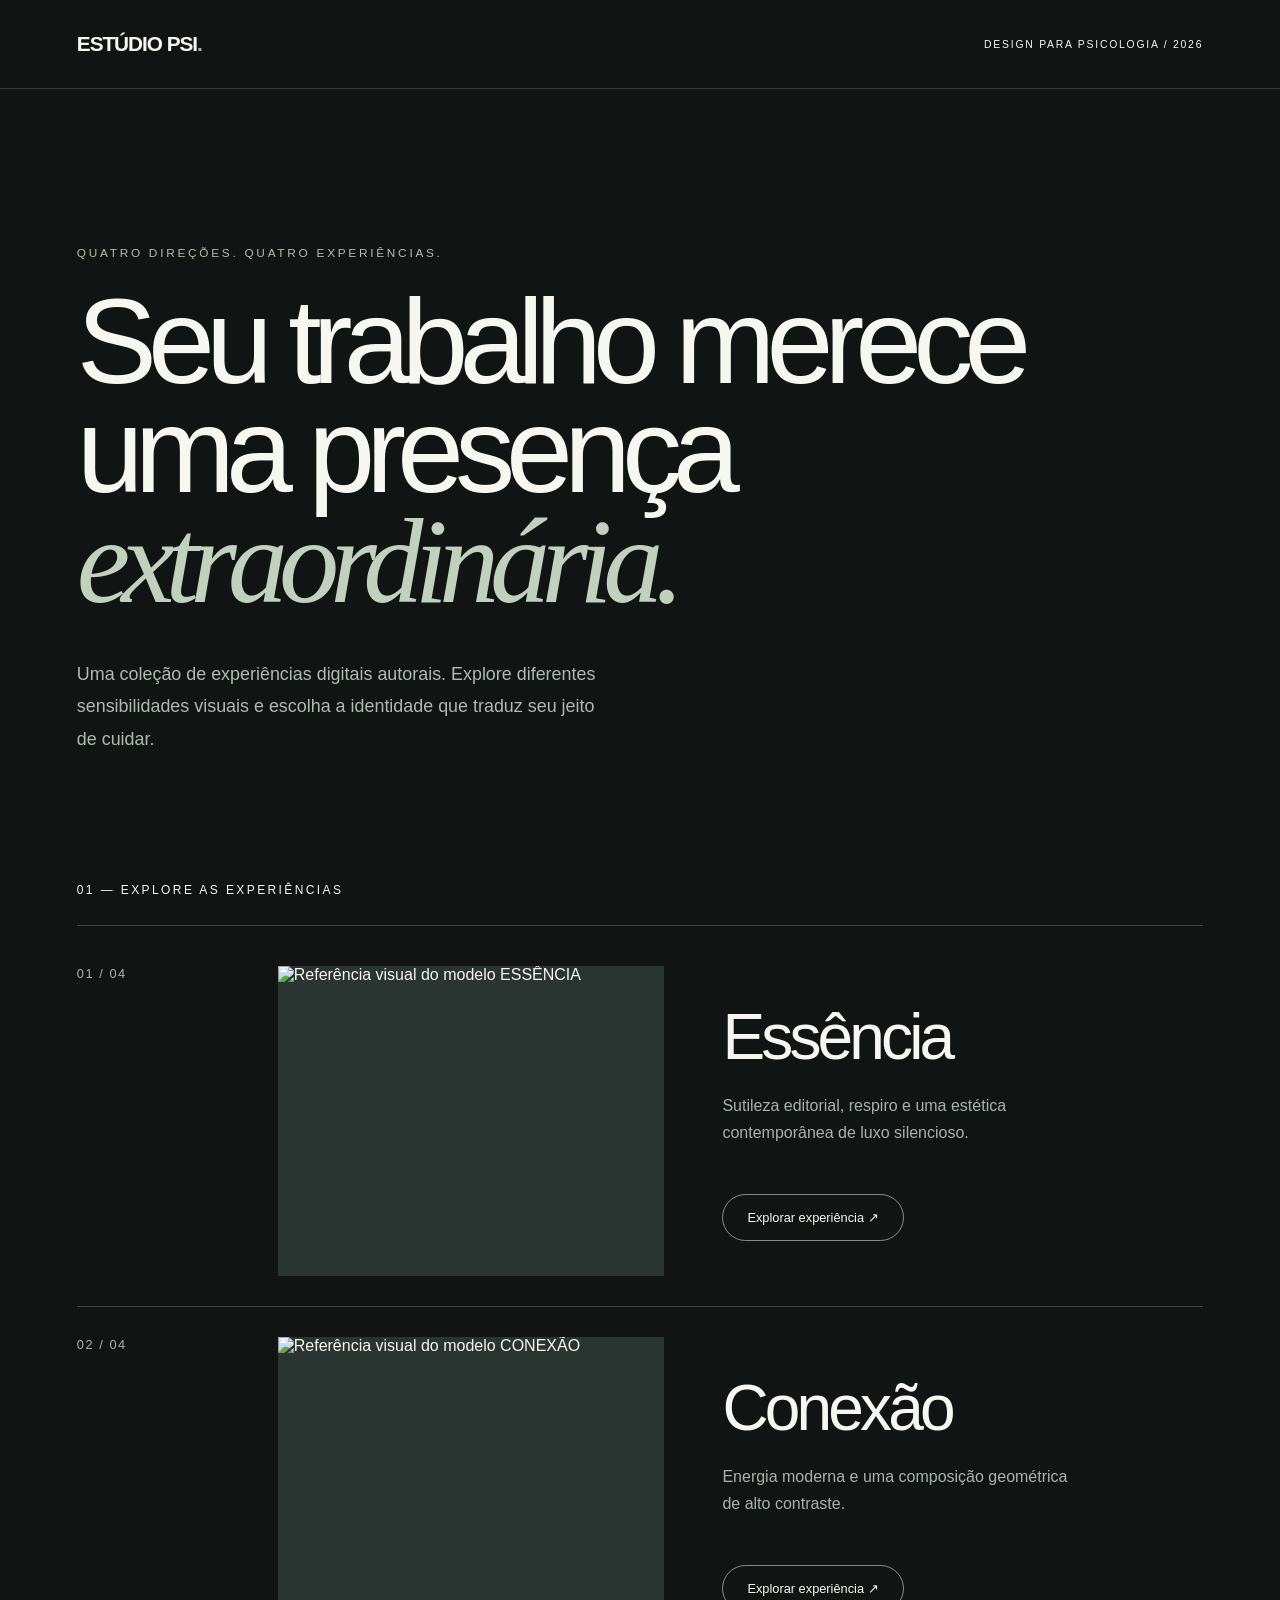
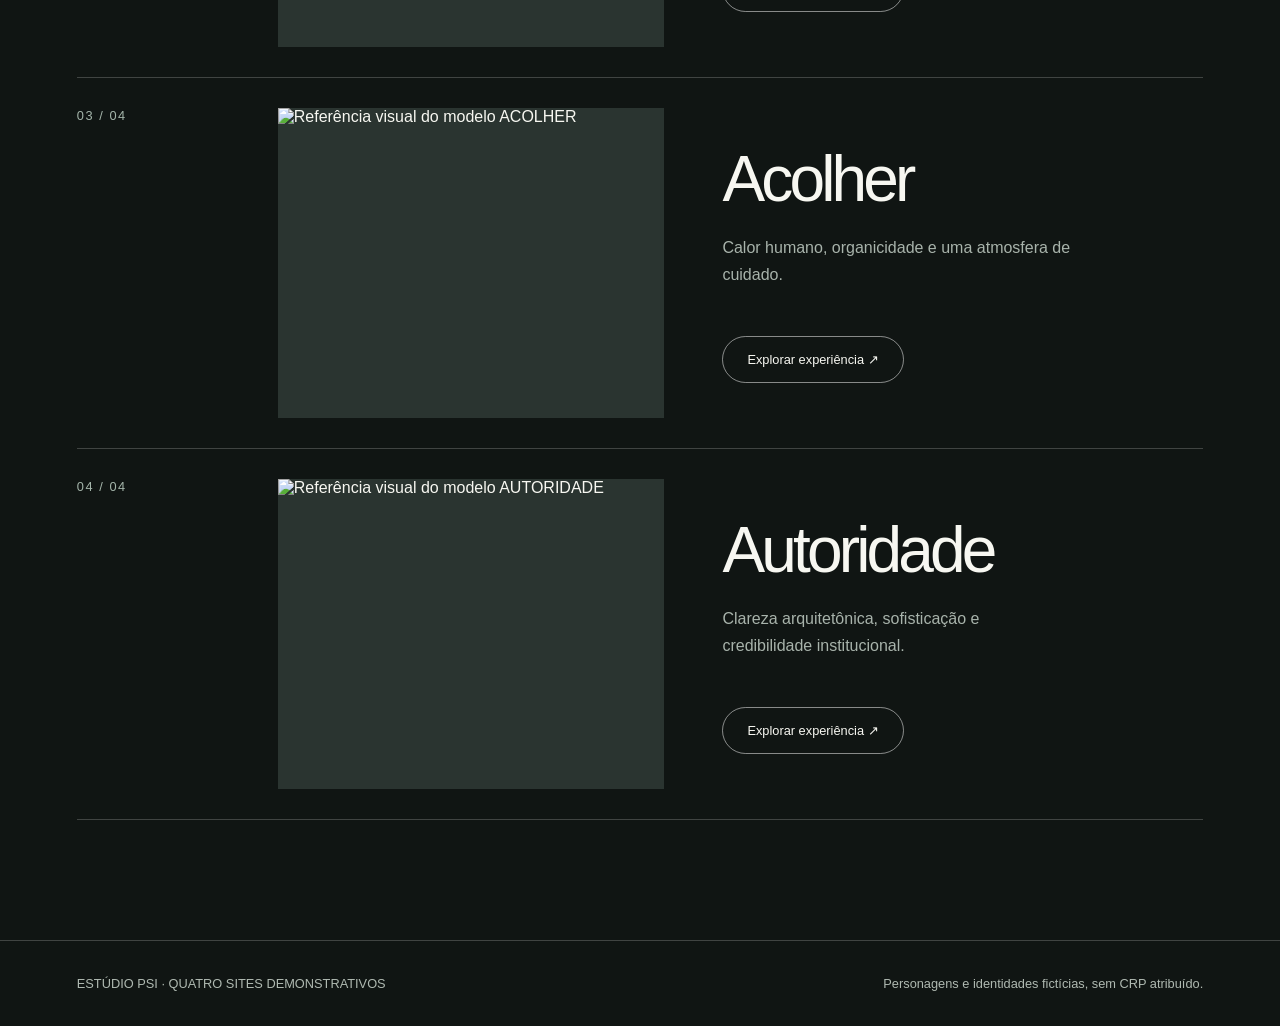
==== index.html @ a8671e9e "feat: criar experiência autoral index.html" ====
<!doctype html><html lang="pt-BR"><head><meta charset="utf-8"><meta name="viewport" content="width=device-width,initial-scale=1"><title>Estúdio PSI — Quatro experiências digitais</title><meta name="description" content="Explore quatro modelos autorais de sites profissionais para psicólogos."><style>*{box-sizing:border-box}body{margin:0;background:#101513;color:#f7f7f1;font-family:Arial,sans-serif}a{color:inherit;text-decoration:none}.top{padding:32px clamp(25px,6vw,100px);display:flex;align-items:center;justify-content:space-between;border-bottom:1px solid #ffffff27}.logo{font-size:1.3rem;font-weight:700;letter-spacing:-.05em}.top small{letter-spacing:.17em;font-size:.65rem}.intro{padding:clamp(85px,12vw,160px) clamp(25px,6vw,100px) 100px}.intro span{font-size:.74rem;letter-spacing:.23em;color:#afc0ac}.intro h1{font-size:clamp(4rem,9.4vw,12.5rem);line-height:.91;letter-spacing:-.075em;margin:26px 0 42px;font-weight:500;max-width:1250px}.intro h1 em{color:#c0d1bd;font-family:Georgia,serif;font-weight:400}.intro p{max-width:540px;line-height:1.8;color:#afb9b1;font-size:1.12rem}.collection{padding:0 clamp(25px,6vw,100px) 120px}.collection>h2{font-size:.75rem;letter-spacing:.2em;font-weight:400;padding-bottom:28px;border-bottom:1px solid #ffffff33}.project{display:grid;grid-template-columns:.42fr .95fr 1.25fr;align-items:center;border-bottom:1px solid #ffffff33;padding:30px 0;gap:30px;transition:padding .3s}.project:hover{padding-left:12px}.num{align-self:start;color:#a4b5aa;font-size:.8rem;letter-spacing:.12em}.image{height:310px;overflow:hidden;background:#2a3430}.image img{width:100%;height:100%;object-fit:cover;transition:transform .8s}.project:hover img{transform:scale(1.06)}.detail{padding-left:28px}.detail h3{font-size:clamp(2.7rem,5vw,5.9rem);font-weight:500;letter-spacing:-.06em;margin:0 0 18px}.detail p{line-height:1.7;color:#a8b3ab;max-width:350px}.view{margin-top:32px;display:inline-block;border:1px solid #ffffff80;border-radius:99px;padding:15px 24px;font-size:.8rem}.footer{display:flex;justify-content:space-between;border-top:1px solid #ffffff33;padding:35px clamp(25px,6vw,100px);font-size:.8rem;color:#afb9b1}@media(max-width:900px){.project{grid-template-columns:1fr}.detail{padding:0}.num{display:none}.image{height:340px}.intro{padding-bottom:70px}}@media(prefers-reduced-motion:reduce){*{transition:none!important}}</style></head><body><header class="top"><div class="logo">ESTÚDIO PSI<span style="color:#a3b9a8">.</span></div><small>DESIGN PARA PSICOLOGIA / 2026</small></header><main><section class="intro"><span>QUATRO DIREÇÕES. QUATRO EXPERIÊNCIAS.</span><h1>Seu trabalho merece uma presença <em>extraordinária.</em></h1><p>Uma coleção de experiências digitais autorais. Explore diferentes sensibilidades visuais e escolha a identidade que traduz seu jeito de cuidar.</p></section><section class="collection"><h2>01 — EXPLORE AS EXPERIÊNCIAS</h2><a class="project" href="./modelo-01-essencia/index.html"><span class="num">01 / 04</span><div class="image"><img src="https://images.unsplash.com/photo-1600210492486-724fe5c67fb0?w=1400&q=85&fit=crop" loading="lazy" alt="Referência visual do modelo ESSÊNCIA"></div><div class="detail"><h3>Essência</h3><p>Sutileza editorial, respiro e uma estética contemporânea de luxo silencioso.</p><span class="view">Explorar experiência ↗</span></div></a><a class="project" href="./modelo-02-conexao/index.html"><span class="num">02 / 04</span><div class="image"><img src="https://images.unsplash.com/photo-1497366754035-f200968a6e72?w=1400&q=85&fit=crop" loading="lazy" alt="Referência visual do modelo CONEXÃO"></div><div class="detail"><h3>Conexão</h3><p>Energia moderna e uma composição geométrica de alto contraste.</p><span class="view">Explorar experiência ↗</span></div></a><a class="project" href="./modelo-03-acolher/index.html"><span class="num">03 / 04</span><div class="image"><img src="https://images.unsplash.com/photo-1616486338812-3dadae4b4ace?w=1400&q=85&fit=crop" loading="lazy" alt="Referência visual do modelo ACOLHER"></div><div class="detail"><h3>Acolher</h3><p>Calor humano, organicidade e uma atmosfera de cuidado.</p><span class="view">Explorar experiência ↗</span></div></a><a class="project" href="./modelo-04-autoridade/index.html"><span class="num">04 / 04</span><div class="image"><img src="https://images.unsplash.com/photo-1497366811353-6870744d04b2?w=1400&q=85&fit=crop" loading="lazy" alt="Referência visual do modelo AUTORIDADE"></div><div class="detail"><h3>Autoridade</h3><p>Clareza arquitetônica, sofisticação e credibilidade institucional.</p><span class="view">Explorar experiência ↗</span></div></a></section></main><footer class="footer"><span>ESTÚDIO PSI · QUATRO SITES DEMONSTRATIVOS</span><span>Personagens e identidades fictícias, sem CRP atribuído.</span></footer></body></html>
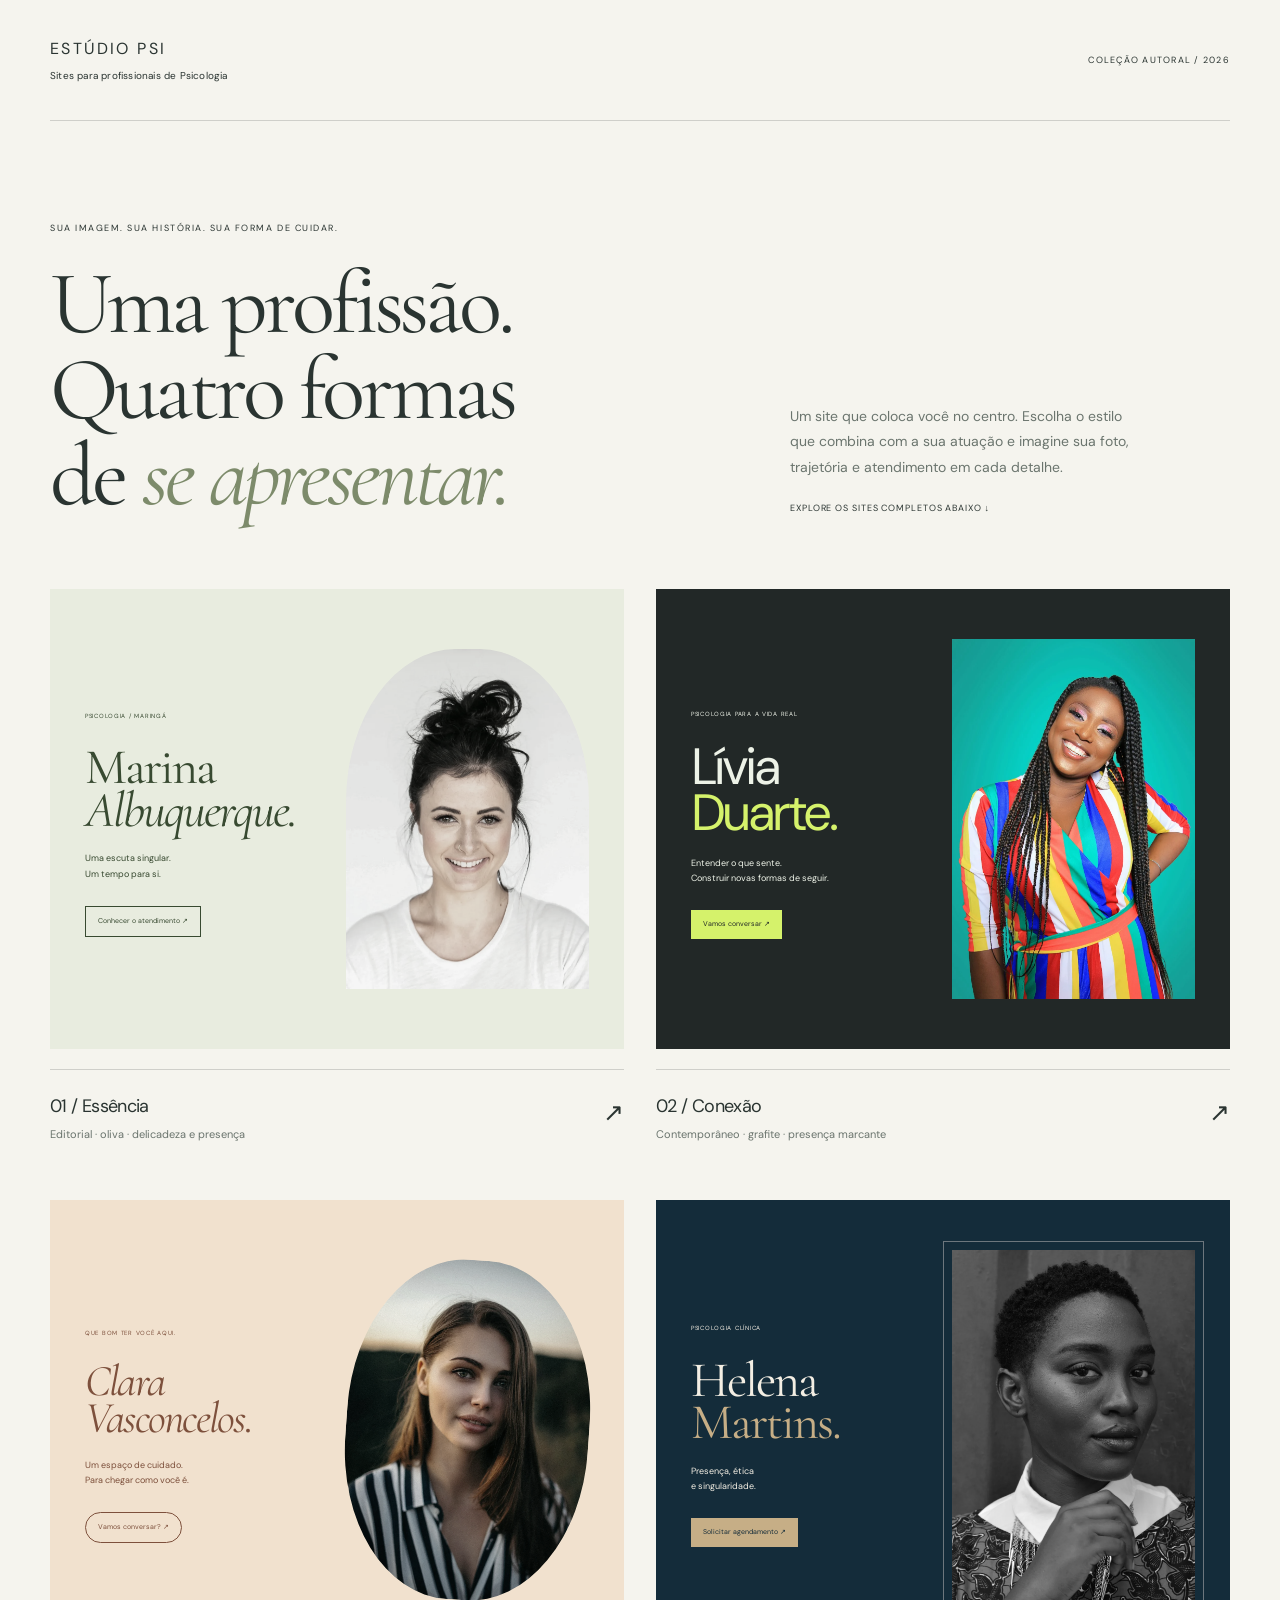
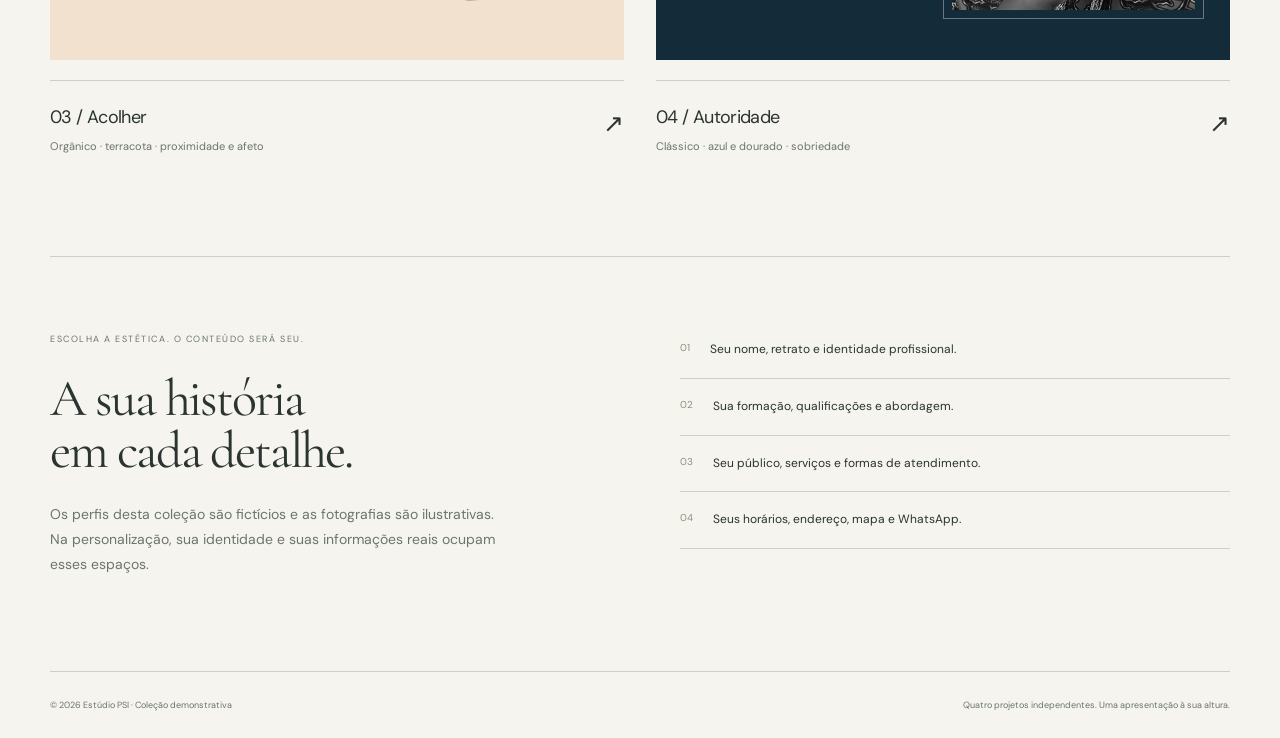
==== commit 60c845b5: "Center all four psychology models on the professional Rework Essência around the professional portra" ====
--- a/index.html
+++ b/index.html
@@ -1 +1,4 @@
-<!doctype html><html lang="pt-BR"><head><meta charset="utf-8"><meta name="viewport" content="width=device-width,initial-scale=1"><title>Estúdio PSI — Quatro experiências digitais</title><meta name="description" content="Explore quatro modelos autorais de sites profissionais para psicólogos."><style>*{box-sizing:border-box}body{margin:0;background:#101513;color:#f7f7f1;font-family:Arial,sans-serif}a{color:inherit;text-decoration:none}.top{padding:32px clamp(25px,6vw,100px);display:flex;align-items:center;justify-content:space-between;border-bottom:1px solid #ffffff27}.logo{font-size:1.3rem;font-weight:700;letter-spacing:-.05em}.top small{letter-spacing:.17em;font-size:.65rem}.intro{padding:clamp(85px,12vw,160px) clamp(25px,6vw,100px) 100px}.intro span{font-size:.74rem;letter-spacing:.23em;color:#afc0ac}.intro h1{font-size:clamp(4rem,9.4vw,12.5rem);line-height:.91;letter-spacing:-.075em;margin:26px 0 42px;font-weight:500;max-width:1250px}.intro h1 em{color:#c0d1bd;font-family:Georgia,serif;font-weight:400}.intro p{max-width:540px;line-height:1.8;color:#afb9b1;font-size:1.12rem}.collection{padding:0 clamp(25px,6vw,100px) 120px}.collection>h2{font-size:.75rem;letter-spacing:.2em;font-weight:400;padding-bottom:28px;border-bottom:1px solid #ffffff33}.project{display:grid;grid-template-columns:.42fr .95fr 1.25fr;align-items:center;border-bottom:1px solid #ffffff33;padding:30px 0;gap:30px;transition:padding .3s}.project:hover{padding-left:12px}.num{align-self:start;color:#a4b5aa;font-size:.8rem;letter-spacing:.12em}.image{height:310px;overflow:hidden;background:#2a3430}.image img{width:100%;height:100%;object-fit:cover;transition:transform .8s}.project:hover img{transform:scale(1.06)}.detail{padding-left:28px}.detail h3{font-size:clamp(2.7rem,5vw,5.9rem);font-weight:500;letter-spacing:-.06em;margin:0 0 18px}.detail p{line-height:1.7;color:#a8b3ab;max-width:350px}.view{margin-top:32px;display:inline-block;border:1px solid #ffffff80;border-radius:99px;padding:15px 24px;font-size:.8rem}.footer{display:flex;justify-content:space-between;border-top:1px solid #ffffff33;padding:35px clamp(25px,6vw,100px);font-size:.8rem;color:#afb9b1}@media(max-width:900px){.project{grid-template-columns:1fr}.detail{padding:0}.num{display:none}.image{height:340px}.intro{padding-bottom:70px}}@media(prefers-reduced-motion:reduce){*{transition:none!important}}</style></head><body><header class="top"><div class="logo">ESTÚDIO PSI<span style="color:#a3b9a8">.</span></div><small>DESIGN PARA PSICOLOGIA / 2026</small></header><main><section class="intro"><span>QUATRO DIREÇÕES. QUATRO EXPERIÊNCIAS.</span><h1>Seu trabalho merece uma presença <em>extraordinária.</em></h1><p>Uma coleção de experiências digitais autorais. Explore diferentes sensibilidades visuais e escolha a identidade que traduz seu jeito de cuidar.</p></section><section class="collection"><h2>01 — EXPLORE AS EXPERIÊNCIAS</h2><a class="project" href="./modelo-01-essencia/index.html"><span class="num">01 / 04</span><div class="image"><img src="https://images.unsplash.com/photo-1600210492486-724fe5c67fb0?w=1400&q=85&fit=crop" loading="lazy" alt="Referência visual do modelo ESSÊNCIA"></div><div class="detail"><h3>Essência</h3><p>Sutileza editorial, respiro e uma estética contemporânea de luxo silencioso.</p><span class="view">Explorar experiência ↗</span></div></a><a class="project" href="./modelo-02-conexao/index.html"><span class="num">02 / 04</span><div class="image"><img src="https://images.unsplash.com/photo-1497366754035-f200968a6e72?w=1400&q=85&fit=crop" loading="lazy" alt="Referência visual do modelo CONEXÃO"></div><div class="detail"><h3>Conexão</h3><p>Energia moderna e uma composição geométrica de alto contraste.</p><span class="view">Explorar experiência ↗</span></div></a><a class="project" href="./modelo-03-acolher/index.html"><span class="num">03 / 04</span><div class="image"><img src="https://images.unsplash.com/photo-1616486338812-3dadae4b4ace?w=1400&q=85&fit=crop" loading="lazy" alt="Referência visual do modelo ACOLHER"></div><div class="detail"><h3>Acolher</h3><p>Calor humano, organicidade e uma atmosfera de cuidado.</p><span class="view">Explorar experiência ↗</span></div></a><a class="project" href="./modelo-04-autoridade/index.html"><span class="num">04 / 04</span><div class="image"><img src="https://images.unsplash.com/photo-1497366811353-6870744d04b2?w=1400&q=85&fit=crop" loading="lazy" alt="Referência visual do modelo AUTORIDADE"></div><div class="detail"><h3>Autoridade</h3><p>Clareza arquitetônica, sofisticação e credibilidade institucional.</p><span class="view">Explorar experiência ↗</span></div></a></section></main><footer class="footer"><span>ESTÚDIO PSI · QUATRO SITES DEMONSTRATIVOS</span><span>Personagens e identidades fictícias, sem CRP atribuído.</span></footer></body></html>+<!doctype html><html lang="pt-BR"><head><meta charset="utf-8"><meta name="viewport" content="width=device-width,initial-scale=1"><title>Estúdio PSI — Quatro formas de apresentar sua Psicologia</title><meta name="description" content="Quatro modelos autorais de sites para psicólogas. Conheça Essência, Conexão, Acolher e Autoridade: sua imagem, trajetória e atendimento em destaque."><meta name="robots" content="noindex, follow"><style>
+@font-face{font-family:E;src:url('modelo-01-essencia/assets/editorial-regular.woff')}@font-face{font-family:E;src:url('modelo-01-essencia/assets/editorial-italic.woff');font-style:italic}@font-face{font-family:T;src:url('modelo-01-essencia/assets/texto.woff')}*{box-sizing:border-box}body{margin:0;background:#f5f4ee;color:#2a3431;font:14px/1.8 T,Arial,sans-serif}a{color:inherit;text-decoration:none}.wrap{width:min(100% - 100px,1280px);margin:auto}header{display:flex;justify-content:space-between;align-items:center;padding:35px 0;border-bottom:1px solid #2a343130}.logo{font-size:16px;letter-spacing:.15em}.logo b{font-weight:500}.logo span{font-size:10px;letter-spacing:.02em;display:block;margin-top:3px}header>span{font-size:9px;letter-spacing:.14em}.intro{padding:90px 0 70px;display:grid;grid-template-columns:1.5fr 1fr;gap:80px;align-items:end}.eyebrow{font-size:9px;letter-spacing:.17em;margin-bottom:25px}h1{font:400 clamp(60px,7vw,105px)/.96 E,Georgia,serif;letter-spacing:-.045em;margin:0}h1 em{color:#7d8b6b}.intro>div:last-child p{max-width:340px;color:#6b756e}.intro>div:last-child span{font-size:9px;letter-spacing:.1em}.gallery{display:grid;grid-template-columns:1fr 1fr;gap:55px 32px;margin-bottom:100px}.card{display:block}.art{height:460px;position:relative;overflow:hidden;display:grid;grid-template-columns:1fr 1fr;padding:40px 35px;gap:18px;align-items:center}.art>div{position:relative;z-index:2}.art img{width:100%;height:340px;object-fit:cover;display:block;transition:transform .8s;object-position:center 30%}.art:hover img{transform:scale(1.04)}.art small{font-size:6px;letter-spacing:.12em}.art h2{margin:20px 0;font:400 50px/.85 E;letter-spacing:-.04em}.art p{font-size:9px;line-height:1.7}.art .action{display:inline-block;border:1px solid currentColor;padding:8px 12px;font-size:7px;margin-top:15px}.essencia{background:#e8ecdf;color:#384a31}.essencia img{border-radius:45% 45% 0 0;filter:saturate(.4)}.conexao{background:#222827;color:#edf2e7}.conexao h2{font:500 51px/.9 T;letter-spacing:-.07em}.conexao h2 span{color:#d5f26b}.conexao .action{background:#d5f26b;color:#222827;border:0}.conexao img{height:360px}.acolher{background:#f1e1ce;color:#7d503c}.acolher img{border-radius:46%;transform:rotate(4deg);filter:saturate(.6)}.acolher:hover img{transform:rotate(4deg) scale(1.04)}.acolher h2{font-style:italic;font-size:44px}.acolher .action{border-radius:100px}.autoridade{background:#142c3a;color:#f3eee3}.autoridade h2 span{color:#c6ae86}.autoridade img{filter:grayscale(1);outline:1px solid #c6ae8690;outline-offset:8px;height:360px}.autoridade .action{background:#c6ae86;color:#142c3a;border:0}.caption{display:flex;justify-content:space-between;gap:20px;padding-top:20px;border-top:1px solid #2a343130;margin-top:20px}.caption strong{font-weight:500;font-size:18px;letter-spacing:-.035em}.caption small{font-size:11px;display:block;color:#6b756e;margin-top:3px}.caption>span{font-size:25px}.personal{border-top:1px solid #2a343130;padding:65px 0 80px;display:grid;grid-template-columns:1fr 1fr;gap:80px}.personal h2{font:400 52px/1 E;margin:0 0 25px;letter-spacing:-.04em}.personal p{color:#6b756e;max-width:450px}.personal ul{list-style:none;margin:0;padding:0}.personal li{border-bottom:1px solid #2a343130;padding:17px 0;display:flex;gap:20px;font-size:12px}.personal li span{font-size:10px;color:#87947b}footer{border-top:1px solid #2a343130;display:flex;justify-content:space-between;gap:20px;padding:25px 0;font-size:9px;color:#6b756e}:focus-visible{outline:2px solid;outline-offset:6px}@media(max-width:1050px){.art{padding:30px 25px;height:420px}.art h2{font-size:42px}.conexao h2{font-size:43px}.acolher h2{font-size:36px}.art img{height:310px}.conexao img,.autoridade img{height:330px}.intro{gap:40px}.wrap{width:calc(100% - 70px)}}@media(max-width:760px){.wrap{width:calc(100% - 44px)}header{padding:23px 0}header>span{font-size:7px}.intro{grid-template-columns:1fr;gap:25px;padding:60px 0 40px}.intro h1{font-size:66px}.intro p{font-size:14px}.gallery{grid-template-columns:1fr;gap:40px}.art{height:400px}.art h2{font-size:47px}.conexao h2{font-size:48px}.acolher h2{font-size:39px}.art img{height:310px}.autoridade img,.conexao img{height:330px}.personal{grid-template-columns:1fr;gap:25px;padding:45px 0}.personal h2{font-size:46px}footer{flex-direction:column;gap:8px}.caption strong{font-size:19px}}@media(prefers-reduced-motion:reduce){*{transition:none!important}}
+@media(max-width:760px){.art h2{font-size:31px}.conexao h2{font-size:40px}.acolher h2{font-size:29px}.art{padding-inline:18px;gap:8px;grid-template-columns:1.05fr .95fr}}
+</style></head><body><header class="wrap"><a class="logo" href="./index.html"><b>ESTÚDIO PSI</b><span>Sites para profissionais de Psicologia</span></a><span>COLEÇÃO AUTORAL / 2026</span></header><main class="wrap"><section class="intro"><div><p class="eyebrow">SUA IMAGEM. SUA HISTÓRIA. SUA FORMA DE CUIDAR.</p><h1>Uma profissão.<br>Quatro formas<br>de <em>se apresentar.</em></h1></div><div><p>Um site que coloca você no centro. Escolha o estilo que combina com a sua atuação e imagine sua foto, trajetória e atendimento em cada detalhe.</p><span>EXPLORE OS SITES COMPLETOS ABAIXO ↓</span></div></section><section class="gallery" aria-label="Quatro modelos de sites"><a class="card" href="modelo-01-essencia/"><div class="art essencia"><div><small>PSICOLOGIA / MARINGÁ</small><h2>Marina<br><em>Albuquerque.</em></h2><p>Uma escuta singular.<br>Um tempo para si.</p><span class="action">Conhecer o atendimento ↗</span></div><img src="modelo-01-essencia/assets/marina.webp" alt="Retrato ilustrativo do modelo Essência" width="1000" height="1258"></div><div class="caption"><div><strong>01 / Essência</strong><small>Editorial · oliva · delicadeza e presença</small></div><span>↗</span></div></a><a class="card" href="modelo-02-conexao/"><div class="art conexao"><div><small>PSICOLOGIA PARA A VIDA REAL</small><h2>Lívia<br><span>Duarte.</span></h2><p>Entender o que sente.<br>Construir novas formas de seguir.</p><span class="action">Vamos conversar ↗</span></div><img src="modelo-02-conexao/assets/retrato.webp" alt="Retrato ilustrativo do modelo Conexão" width="933" height="1400"></div><div class="caption"><div><strong>02 / Conexão</strong><small>Contemporâneo · grafite · presença marcante</small></div><span>↗</span></div></a><a class="card" href="modelo-03-acolher/"><div class="art acolher"><div><small>QUE BOM TER VOCÊ AQUI.</small><h2>Clara<br>Vasconcelos.</h2><p>Um espaço de cuidado.<br>Para chegar como você é.</p><span class="action">Vamos conversar? ↗</span></div><img src="modelo-03-acolher/assets/retrato.webp" alt="Retrato ilustrativo do modelo Acolher" width="934" height="1400" loading="lazy"></div><div class="caption"><div><strong>03 / Acolher</strong><small>Orgânico · terracota · proximidade e afeto</small></div><span>↗</span></div></a><a class="card" href="modelo-04-autoridade/"><div class="art autoridade"><div><small>PSICOLOGIA CLÍNICA</small><h2>Helena<br><span>Martins.</span></h2><p>Presença, ética<br>e singularidade.</p><span class="action">Solicitar agendamento ↗</span></div><img src="modelo-04-autoridade/assets/retrato.webp" alt="Retrato ilustrativo do modelo Autoridade" width="933" height="1400" loading="lazy"></div><div class="caption"><div><strong>04 / Autoridade</strong><small>Clássico · azul e dourado · sobriedade</small></div><span>↗</span></div></a></section><section class="personal"><div><p class="eyebrow">ESCOLHA A ESTÉTICA. O CONTEÚDO SERÁ SEU.</p><h2>A sua história<br>em cada detalhe.</h2><p>Os perfis desta coleção são fictícios e as fotografias são ilustrativas. Na personalização, sua identidade e suas informações reais ocupam esses espaços.</p></div><ul><li><span>01</span>Seu nome, retrato e identidade profissional.</li><li><span>02</span>Sua formação, qualificações e abordagem.</li><li><span>03</span>Seu público, serviços e formas de atendimento.</li><li><span>04</span>Seus horários, endereço, mapa e WhatsApp.</li></ul></section></main><footer class="wrap"><span>© 2026 Estúdio PSI · Coleção demonstrativa</span><span>Quatro projetos independentes. Uma apresentação à sua altura.</span></footer></body></html>
